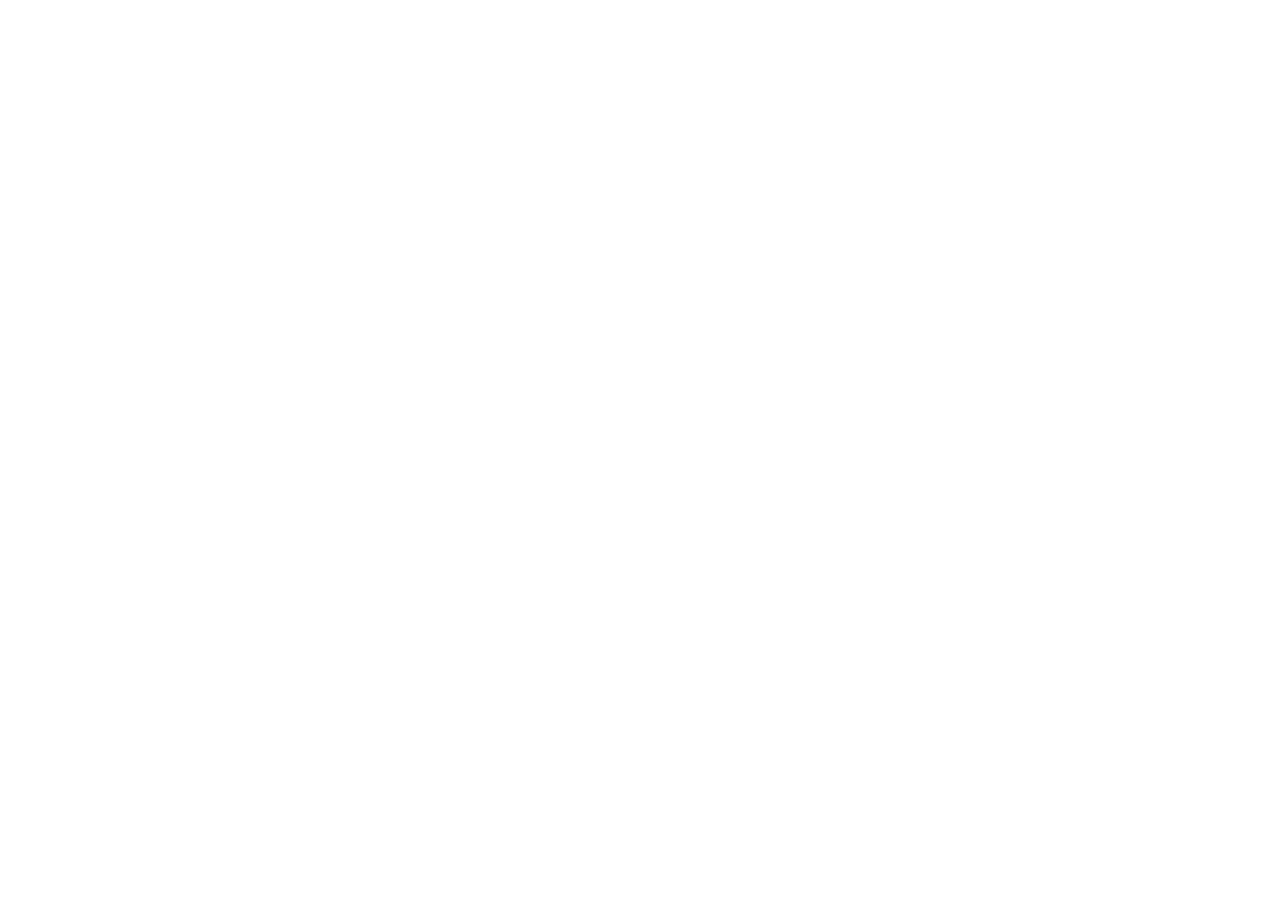
==== html_files/contraception.html @ c9afe8e2 "IMG + maj contraception" ====
<!DOCTYPE html>
<html lang="en">
<head>
    <meta charset="UTF-8">
    <meta http-equiv="X-UA-Compatible" content="IE=edge">
    <meta name="viewport" content="initial-scale=1.0">
    <title>Moyens de contraception</title>
</head>
<body>
    <nav>

    </nav>
    
</body>
</html>
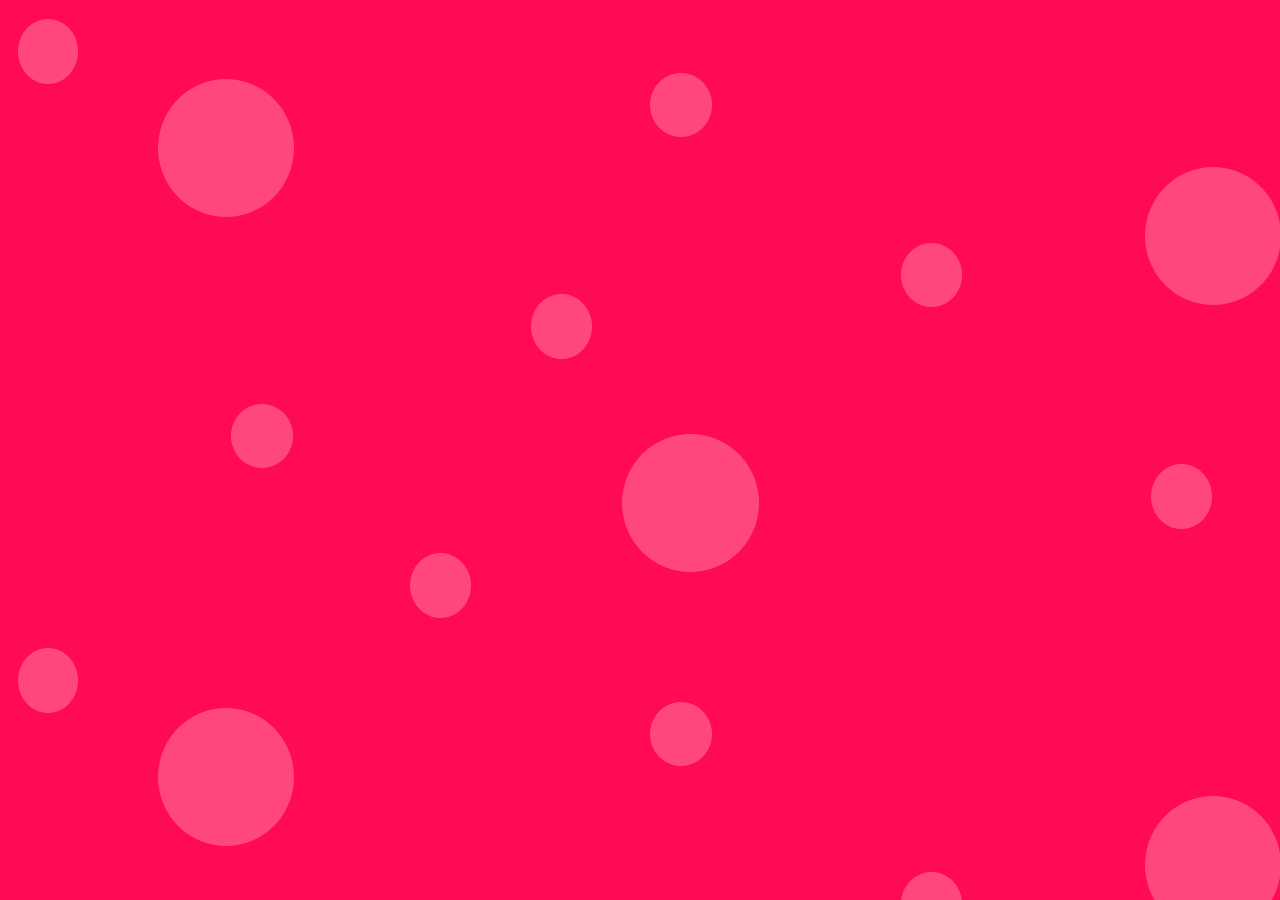
==== commit cc02aa4c: "IMG + maj contraception" ====
--- a/html_files/contraception.html
+++ b/html_files/contraception.html
@@ -4,12 +4,22 @@
     <meta charset="UTF-8">
     <meta http-equiv="X-UA-Compatible" content="IE=edge">
     <meta name="viewport" content="initial-scale=1.0">
+    <link rel="stylesheet" type="text/css" href="../css_files/contraception.css">
     <title>Moyens de contraception</title>
 </head>
 <body>
     <nav>
 
     </nav>
-    
+    <section>
+        <h1></h1>
+        <section class="container">
+            <div class="card">
+                <img src="" alt="">
+            </div>
+        </section>
+
+        <h1></h1>
+    </section>
 </body>
 </html>--- a/css_files/contraception.css
+++ b/css_files/contraception.css
@@ -0,0 +1,13 @@
+* {
+    font-family: Verdana, Geneva, Tahoma, sans-serif;
+    font-size: 1em;
+    font-weight: 500;
+}
+
+body {
+    /* background-color: #FF0A54; */
+    background-image: url(../img_files/IMG_background.png);
+    margin: 0 15%;
+    margin-top: 100px;
+    padding: 0;
+}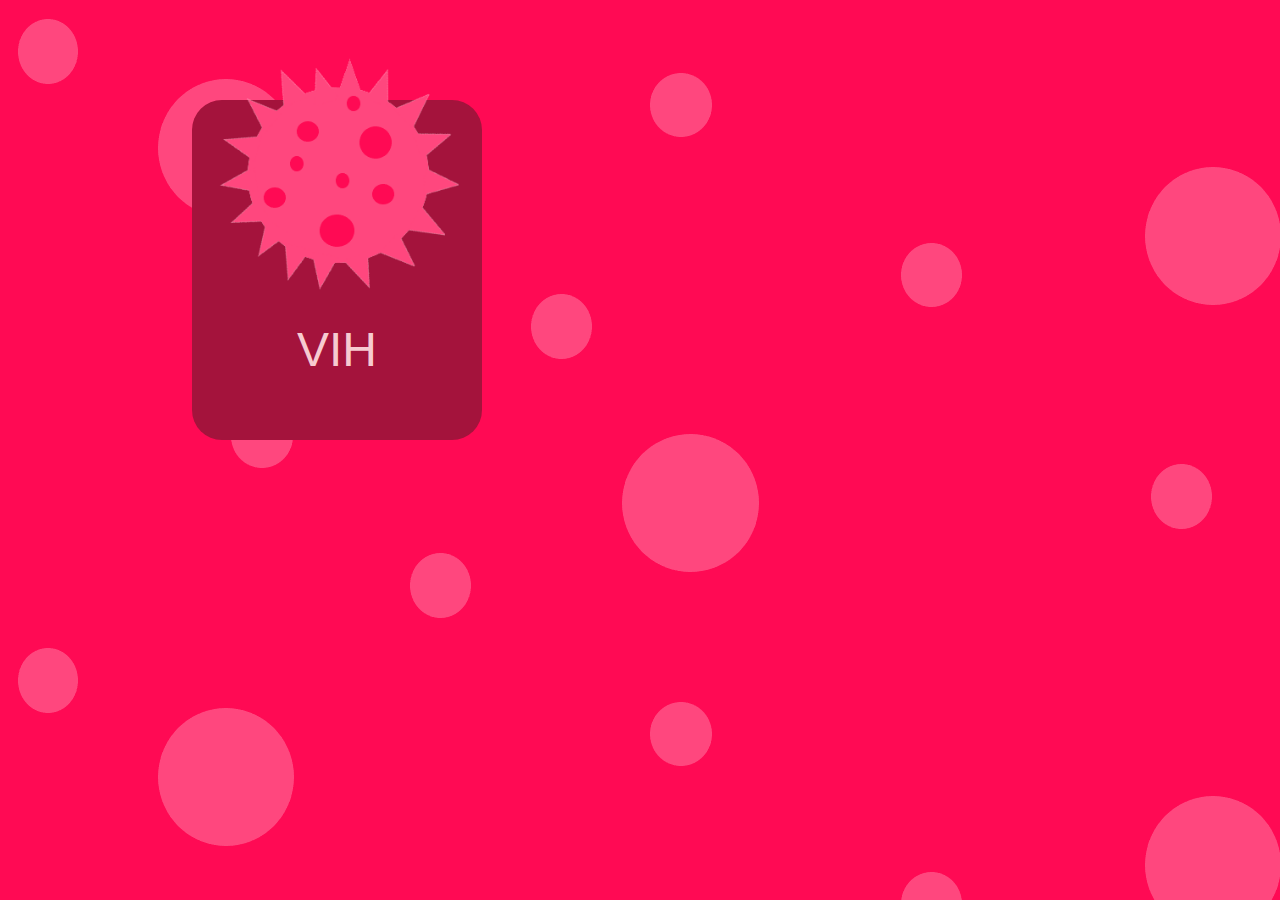
==== commit a8235d40: "update" ====
--- a/html_files/contraception.html
+++ b/html_files/contraception.html
@@ -11,15 +11,20 @@
     <nav>
 
     </nav>
-    <section>
-        <h1></h1>
-        <section class="container">
-            <div class="card">
-                <img src="" alt="">
+
+    <h1></h1>
+    <section class="container">
+        <div class="card">
+            <img src="../img_files/IMG_virus.png" class="card-img">
+            <h1 class="card-title">VIH</h1>
+
+            <div class="card-data">
+                <p class="card-desc">Maladie très grave d'origine virale, caractérisée par une chute brutale des défenses immunitaires de l'organisme. Existe-t-il un moyen de contraception permettant de s'en protéger ?                </p>
+                <a href="#" class="card-button" id="btn_VIH">+ d'infos</a>
             </div>
-        </section>
+        </div>
+    </section>
+    </section>
 
-        <h1></h1>
-    </section>
 </body>
 </html>--- a/css_files/contraception.css
+++ b/css_files/contraception.css
@@ -2,12 +2,118 @@
     font-family: Verdana, Geneva, Tahoma, sans-serif;
     font-size: 1em;
     font-weight: 500;
+    color: #F7CAD0;
+    font-family: Verdana, Geneva, Tahoma, sans-serif;
 }
 
 body {
-    /* background-color: #FF0A54; */
-    background-image: url(../img_files/IMG_background.png);
+    background-image: url("../img_files/IMG_background.png");
     margin: 0 15%;
     margin-top: 100px;
     padding: 0;
-}+}
+
+/* Card */
+section .container {
+    display: flex;
+    justify-content: center;
+    align-items: center;
+}
+
+.card {
+    background-color: #A4133C;
+    padding: 20px;
+    width: 250px;
+    height: 300px;
+    border-radius: 30px;
+    display: flex;
+    flex-direction: column;
+    transition:all 1s;
+}
+.card-img {
+    height: 250px;
+}
+.card-title {
+    font-size: 3rem;
+    text-align: center;
+}
+.card-img,
+.card-title {
+    transform: translateY(-4rem);
+    transition:all 1s;
+}
+.card-data {
+    opacity: 0;
+    transform: translateY(-8rem);
+    transition:all 1s;
+}
+
+
+.card:hover {
+    height: 400px;
+}
+.card:hover .card-img {
+    transform: translateY(-7.5rem) rotate(-70deg);
+}
+.card:hover .card-data {
+    transform: translateY(-11rem);
+    opacity: 1;
+}
+.card:hover .card-title {
+    transform: translateY(-9rem);
+    font-size: 3rem;
+}
+
+.card-button {
+    background-color: #FF5C8A;
+    border-radius: 20px;
+    padding: 10px 15px;
+    text-decoration: none;
+    font-weight: 900;
+    transition:all .5s;
+}
+.card-button:hover {
+    background-color: #FF0A54;
+}
+
+
+
+
+
+.modal {
+    display: none; /* Hidden by default */
+    position: fixed; /* Stay in place */
+    z-index: 1; /* Sit on top */
+    padding-top: 100px; /* Location of the box */
+    left: 0;
+    top: 0;
+    width: 100%; /* Full width */
+    height: 100%; /* Full height */
+    overflow: auto; /* Enable scroll if needed */
+    background-color: rgb(0,0,0); /* Fallback color */
+    background-color: rgba(0,0,0,0.4); /* Black w/ opacity */
+  }
+  
+  /* Modal Content */
+  .modal-content {
+    background-color: #fefefe;
+    margin: auto;
+    padding: 20px;
+    border: 1px solid #888;
+    width: 80%;
+  }
+  
+  /* The Close Button */
+  .close {
+    color: #aaaaaa;
+    float: right;
+    font-size: 28px;
+    font-weight: bold;
+  }
+  
+  .close:hover,
+  .close:focus {
+    color: #000;
+    text-decoration: none;
+    cursor: pointer;
+  }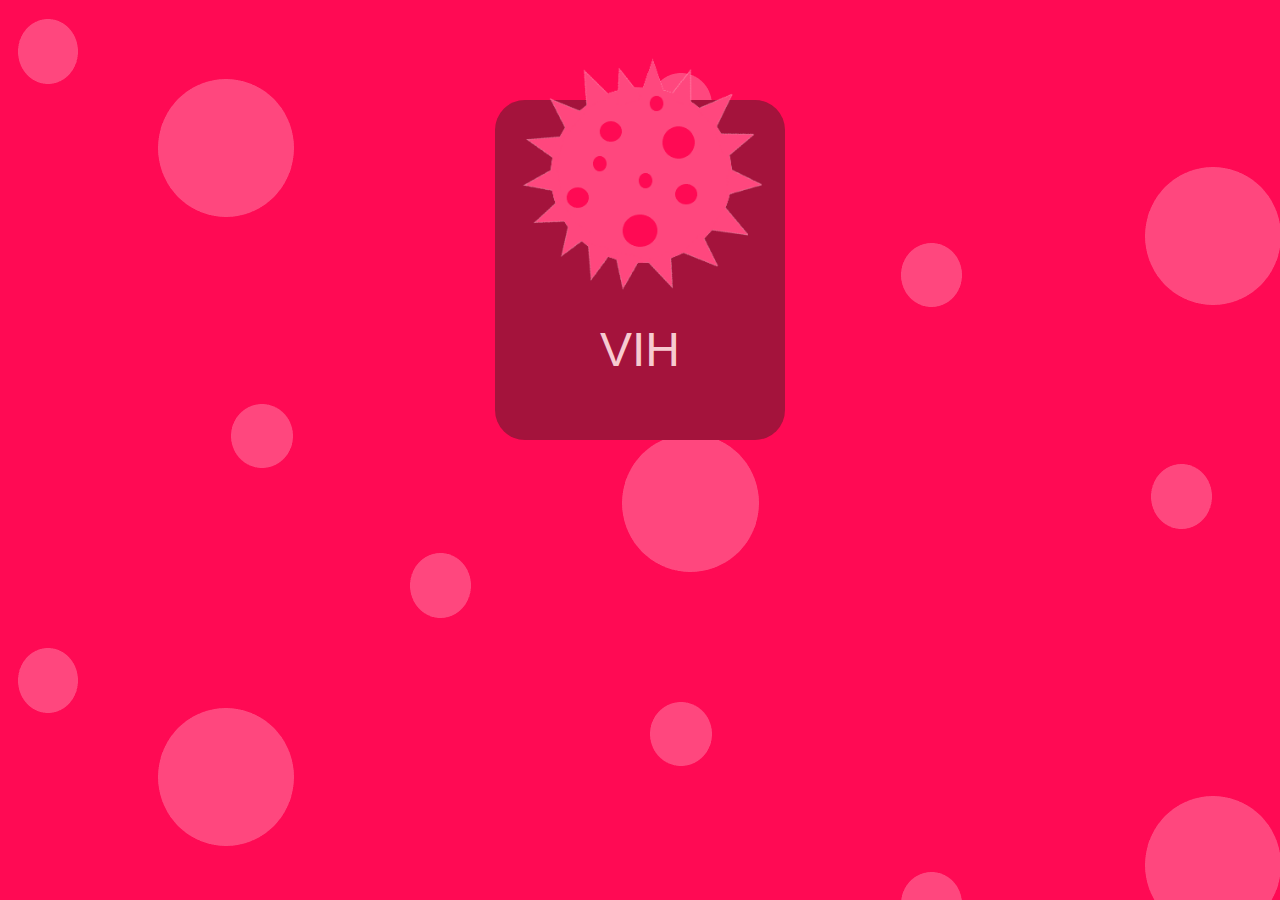
==== commit 29a1ec8c: "gggg" ====
--- a/html_files/contraception.html
+++ b/html_files/contraception.html
@@ -20,11 +20,38 @@
 
             <div class="card-data">
                 <p class="card-desc">Maladie très grave d'origine virale, caractérisée par une chute brutale des défenses immunitaires de l'organisme. Existe-t-il un moyen de contraception permettant de s'en protéger ?                </p>
-                <a href="#" class="card-button" id="btn_VIH">+ d'infos</a>
+                <a href="#" class="card-button" id="card-button-VIH">+ d'infos</a>
             </div>
         </div>
     </section>
+
+    <section class="modal">
+        <div class="modal-VIH" id="modal-VIH">
+            <div class="modal-content">
+              <span id="modal-close-VIH">&times;</span>
+              <p>
+                De nombreux moyens de contraception ont fait leurs apparitions ont fait leurs apparitions ces dernières années.</br>
+Tous ces moyens nouveaux utilisent différentes techniques. En allant du simple cachet hormonal avec la pilule, au moyen mécanique comme le stérilet. Il n'existe pas une façon qui n'est pas à considérer.</br>
+Cependant, le VIH comme toutes les IST ont un problème majeur, elles se transmettent même en utilisant un moyen de contraception hormonal. A partir du moment où il y a rapport et que les muqueuses sexuels des deux partenaires rentrent en contact, il peut y avoir contamination.</br>
+Pour éviter cela, deux moyens existent, le préservatif masculin et le préservatif féminin. Seul ces deux méthodes permettent un rapport sans contact directs des muqueuses sexuels et donc sans transfert d'aucune IST à 100%.
+              </p>
+        </div>
+          
+        </div>
     </section>
+
+    <script>
+        const modalViewsVIH = document.getElementById('modal-VIH'),
+            modalBtnsVIH = document.getElementById('card-button-VIH'),
+            modalCloseVIH = document.getElementById('modal-close-VIH');
+        modalBtnsVIH.addEventListener("click", () => {
+            modalViewsVIH.classList.add("active");
+        })
+        modalCloseVIH.addEventListener("click", () => {
+            modalViewsVIH.classList.remove("active");
+        })
+
+    </script>
 
 </body>
 </html>--- a/css_files/contraception.css
+++ b/css_files/contraception.css
@@ -14,7 +14,7 @@
 }
 
 /* Card */
-section .container {
+section.container {
     display: flex;
     justify-content: center;
     align-items: center;
@@ -76,44 +76,43 @@
     background-color: #FF0A54;
 }
 
+.modal-VIH {
+    transition:all 2s;
+    position: fixed;
+    background-color: #C9184A;
+    left: 15vw;
+    top: 10vh;
+    display: none;
+    border-radius: 25px;
+    transition:all 2s;
+    width: 0vw;
+    height: 0vh;
+}
+.active {
+    transform: scale(1.2);
+    display: flex;
+    justify-content: center;
+    align-items: center;
+    width: 70vw;
+    height: 80vh;
+}
+.modal-VIH p {
+    width: 60vw;
+    transition:all 2s;
+    font-size: 10px;
+}
+.modal-VIH:hover p{
+    font-size: 22px;
+}
+.modal-VIH #modal-close-VIH {
+    cursor: pointer;
+    background-color: #F7CAD0;
+    color: black;
+    padding: 8px 10px;
+    border-radius: 50px;
+    transition:all 4s;
+}
 
-
-
-
-.modal {
-    display: none; /* Hidden by default */
-    position: fixed; /* Stay in place */
-    z-index: 1; /* Sit on top */
-    padding-top: 100px; /* Location of the box */
-    left: 0;
-    top: 0;
-    width: 100%; /* Full width */
-    height: 100%; /* Full height */
-    overflow: auto; /* Enable scroll if needed */
-    background-color: rgb(0,0,0); /* Fallback color */
-    background-color: rgba(0,0,0,0.4); /* Black w/ opacity */
-  }
-  
-  /* Modal Content */
-  .modal-content {
-    background-color: #fefefe;
-    margin: auto;
-    padding: 20px;
-    border: 1px solid #888;
-    width: 80%;
-  }
-  
-  /* The Close Button */
-  .close {
-    color: #aaaaaa;
-    float: right;
-    font-size: 28px;
-    font-weight: bold;
-  }
-  
-  .close:hover,
-  .close:focus {
-    color: #000;
-    text-decoration: none;
-    cursor: pointer;
-  }+.modal-VIH #modal-close-VIH:hover {
+    transform: rotate(180deg);
+}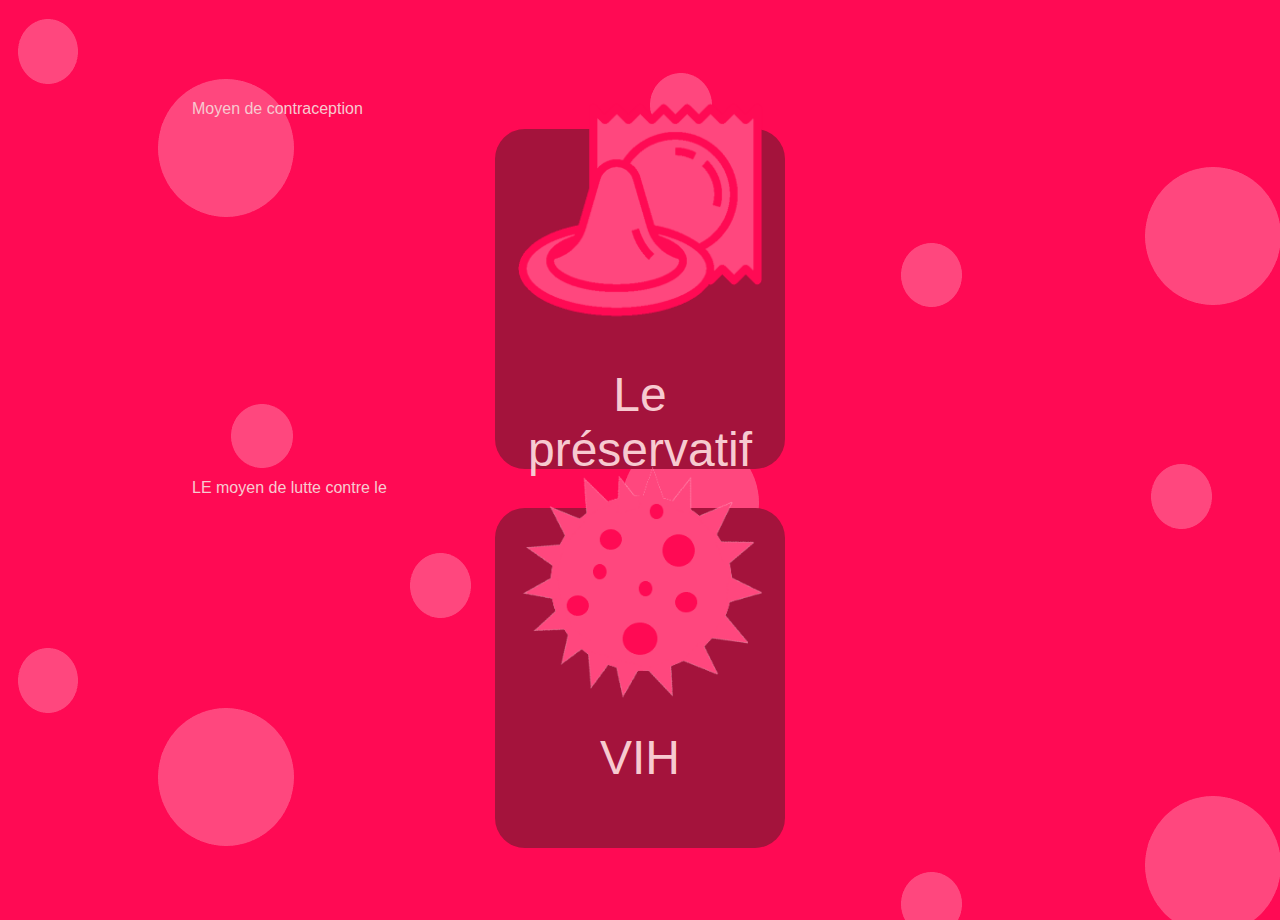
==== commit 6bb82c05: "dddd" ====
--- a/html_files/contraception.html
+++ b/html_files/contraception.html
@@ -12,7 +12,19 @@
 
     </nav>
 
-    <h1></h1>
+    <h1>Moyen de contraception</h1>
+    <section class="container">
+        <div class="card">
+            <img src="../img_files/IMG_preservatif.png" class="card-img">
+            <h1 class="card-title">Le préservatif</h1>
+
+            <div class="card-data">
+                <p class="card-desc">Maladie très grave d'origine virale, caractérisée par une chute brutale des défenses immunitaires de l'organisme. Existe-t-il un moyen de contraception permettant de s'en protéger ?                </p>
+                <a href="#" class="card-button" id="card-button-VIH">+ d'infos</a>
+            </div>
+        </div>
+    </section>
+    <h1><span>LE</span> moyen de lutte contre le</h1>
     <section class="container">
         <div class="card">
             <img src="../img_files/IMG_virus.png" class="card-img">
--- a/css_files/contraception.css
+++ b/css_files/contraception.css
@@ -110,9 +110,4 @@
     color: black;
     padding: 8px 10px;
     border-radius: 50px;
-    transition:all 4s;
-}
-
-.modal-VIH #modal-close-VIH:hover {
-    transform: rotate(180deg);
 }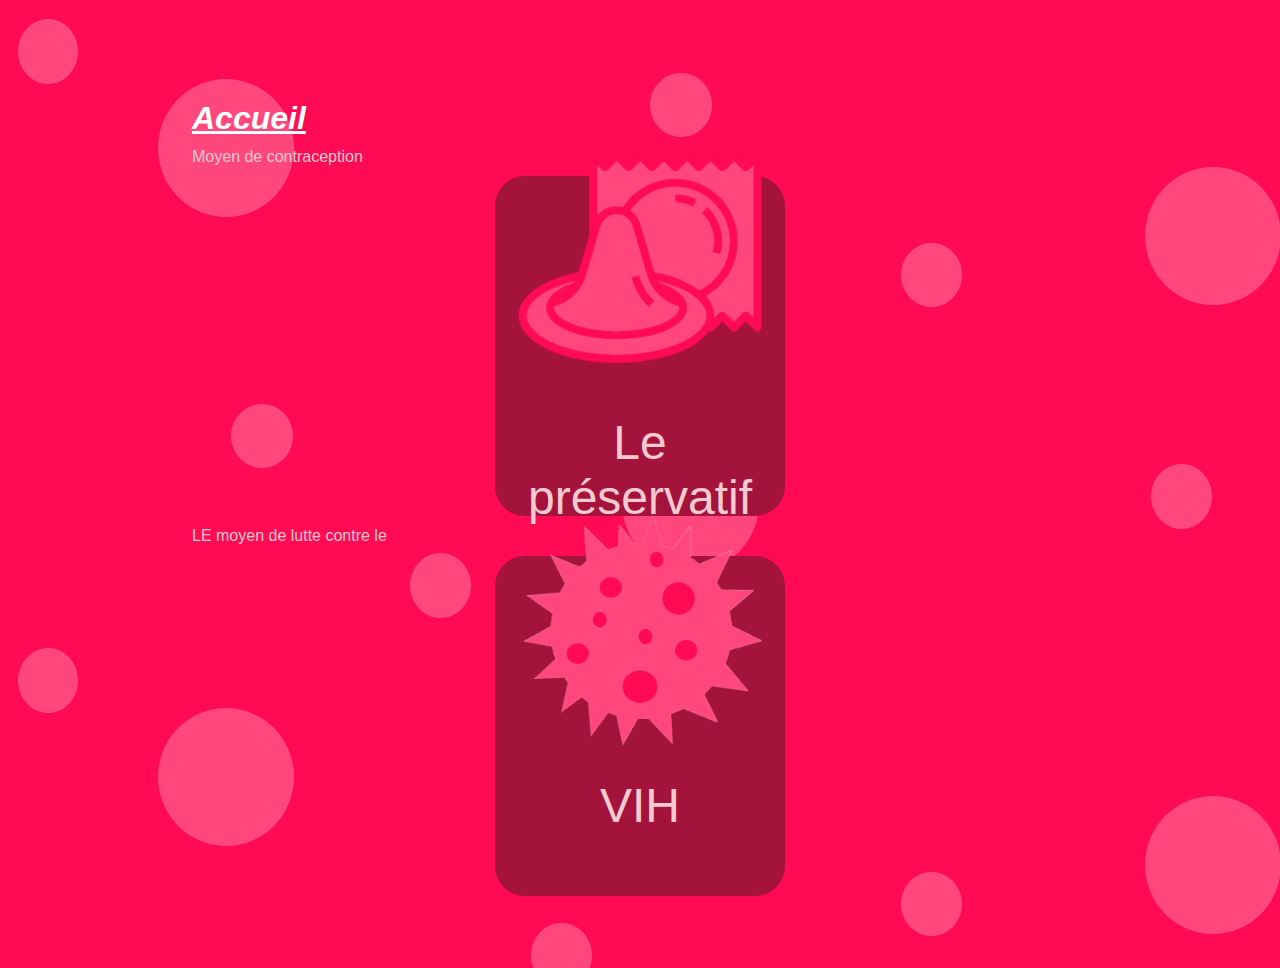
==== commit b890f01b: "final" ====
--- a/html_files/contraception.html
+++ b/html_files/contraception.html
@@ -8,9 +8,9 @@
     <title>Moyens de contraception</title>
 </head>
 <body>
-    <nav>
-
-    </nav>
+    <header>
+        <a href="../html_files/home.html">Accueil</a>
+    </header>
 
     <h1>Moyen de contraception</h1>
     <section class="container">
--- a/css_files/contraception.css
+++ b/css_files/contraception.css
@@ -11,6 +11,13 @@
     margin: 0 15%;
     margin-top: 100px;
     padding: 0;
+}
+header>a{
+    display: flex;
+    color: white;
+    font-size: 2em;
+    font-weight: bold;
+    font-style: italic;
 }
 
 /* Card */
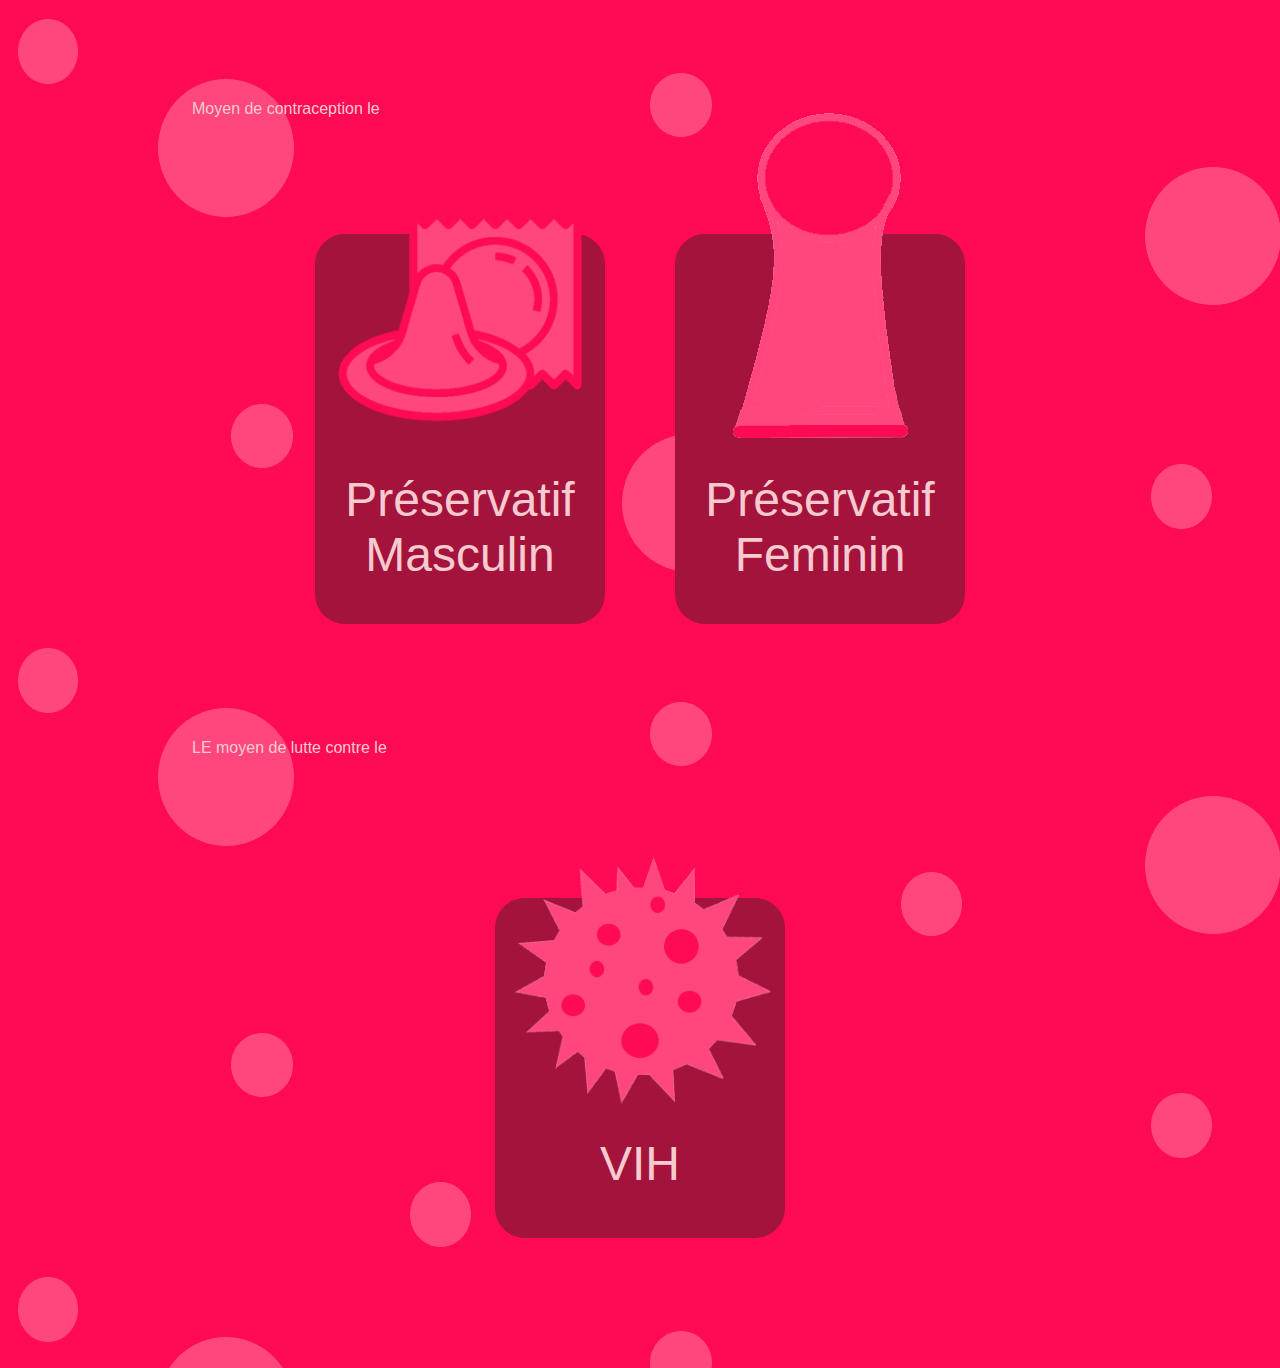
==== commit 56700139: "sdffdggfdgfd" ====
--- a/html_files/contraception.html
+++ b/html_files/contraception.html
@@ -8,24 +8,33 @@
     <title>Moyens de contraception</title>
 </head>
 <body>
-    <header>
-        <a href="../html_files/home.html">Accueil</a>
-    </header>
+    <nav>
 
-    <h1>Moyen de contraception</h1>
-    <section class="container">
+    </nav>
+
+    <h1>Moyen de contraception le</h1>
+    <section class="container contraception">
         <div class="card">
             <img src="../img_files/IMG_preservatif.png" class="card-img">
-            <h1 class="card-title">Le préservatif</h1>
+            <h1 class="card-title">Préservatif<br>Masculin</h1>
 
             <div class="card-data">
                 <p class="card-desc">Maladie très grave d'origine virale, caractérisée par une chute brutale des défenses immunitaires de l'organisme. Existe-t-il un moyen de contraception permettant de s'en protéger ?                </p>
-                <a href="#" class="card-button" id="card-button-VIH">+ d'infos</a>
+                <a href="#" class="card-button" id="card-button-PreservatifM">+ d'infos</a>
+            </div>
+        </div>
+        <div class="card">
+            <img src="../img_files/IMG_preservatif_feminin.png" class="card-img preservatif_feminin">
+            <h1 class="card-title preservatif_feminin">Préservatif<br>Feminin</h1>
+
+            <div class="card-data">
+                <p class="card-desc">Maladie très grave d'origine virale, caractérisée par une chute brutale des défenses immunitaires de l'organisme. Existe-t-il un moyen de contraception permettant de s'en protéger ?                </p>
+                <a href="#" class="card-button" id="card-button-PreservatifF">+ d'infos</a>
             </div>
         </div>
     </section>
     <h1><span>LE</span> moyen de lutte contre le</h1>
-    <section class="container">
+    <section class="container lutte">
         <div class="card">
             <img src="../img_files/IMG_virus.png" class="card-img">
             <h1 class="card-title">VIH</h1>
@@ -42,17 +51,60 @@
             <div class="modal-content">
               <span id="modal-close-VIH">&times;</span>
               <p>
-                De nombreux moyens de contraception ont fait leurs apparitions ont fait leurs apparitions ces dernières années.</br>
-Tous ces moyens nouveaux utilisent différentes techniques. En allant du simple cachet hormonal avec la pilule, au moyen mécanique comme le stérilet. Il n'existe pas une façon qui n'est pas à considérer.</br>
-Cependant, le VIH comme toutes les IST ont un problème majeur, elles se transmettent même en utilisant un moyen de contraception hormonal. A partir du moment où il y a rapport et que les muqueuses sexuels des deux partenaires rentrent en contact, il peut y avoir contamination.</br>
+                De nombreux moyens de contraception ont fait leurs apparitions ont fait leurs apparitions ces dernières années.</br></br>
+Tous ces moyens nouveaux utilisent différentes techniques. En allant du simple cachet hormonal avec la pilule, au moyen mécanique comme le stérilet. Il n'existe pas une façon qui n'est pas à considérer.</br></br>
+Cependant, le VIH comme toutes les IST ont un problème majeur, elles se transmettent même en utilisant un moyen de contraception hormonal. A partir du moment où il y a rapport et que les muqueuses sexuels des deux partenaires rentrent en contact, il peut y avoir contamination.</br></br>
+Pour éviter cela, deux moyens existent, le préservatif masculin et le préservatif féminin. Seul ces deux méthodes permettent un rapport sans contact directs des muqueuses sexuels et donc sans transfert d'aucune IST à 100%.
+              </p>
+            </div>
+        </div>
+    </section>
+    <section class="modal">
+        <div class="modal-PreservatifM" id="modal-PreservatifM">
+            <div class="modal-content">
+              <span id="modal-close-PreservatifM">&times;</span>
+              <p>
+                De nombreux moyens de contraception ont fait leurs apparitions ont fait leurs apparitions ces dernières années.</br></br>
+Tous ces moyens nouveaux utilisent différentes techniques. En allant du simple cachet hormonal avec la pilule, au moyen mécanique comme le stérilet. Il n'existe pas une façon qui n'est pas à considérer.</br></br>
+Cependant, le VIH comme toutes les IST ont un problème majeur, elles se transmettent même en utilisant un moyen de contraception hormonal. A partir du moment où il y a rapport et que les muqueuses sexuels des deux partenaires rentrent en contact, il peut y avoir contamination.</br></br>
 Pour éviter cela, deux moyens existent, le préservatif masculin et le préservatif féminin. Seul ces deux méthodes permettent un rapport sans contact directs des muqueuses sexuels et donc sans transfert d'aucune IST à 100%.
               </p>
         </div>
-          
+    </section>
+    <section class="modal">
+        <div class="modal-PreservatifF" id="modal-PreservatifF">
+            <div class="modal-content">
+              <span id="modal-close-PreservatifF">&times;</span>
+              <p>
+                De nombreux moyens de contraception ont fait leurs apparitions ont fait leurs apparitions ces dernières années.</br></br>
+Tous ces moyens nouveaux utilisent différentes techniques. En allant du simple cachet hormonal avec la pilule, au moyen mécanique comme le stérilet. Il n'existe pas une façon qui n'est pas à considérer.</br></br>
+Cependant, le VIH comme toutes les IST ont un problème majeur, elles se transmettent même en utilisant un moyen de contraception hormonal. A partir du moment où il y a rapport et que les muqueuses sexuels des deux partenaires rentrent en contact, il peut y avoir contamination.</br></br>
+Pour éviter cela, deux moyens existent, le préservatif masculin et le préservatif féminin. Seul ces deux méthodes permettent un rapport sans contact directs des muqueuses sexuels et donc sans transfert d'aucune IST à 100%.
+              </p>
         </div>
     </section>
 
     <script>
+        const modalViewsPreservatifF = document.getElementById('modal-PreservatifF'),
+            modalBtnsPreservatifF = document.getElementById('card-button-PreservatifF'),
+            modalClosePreservatifF = document.getElementById('modal-close-PreservatifF');
+        modalBtnsPreservatifF.addEventListener("click", () => {
+            modalViewsPreservatifF.classList.add("active");
+        })
+        modalClosePreservatifF.addEventListener("click", () => {
+            modalViewsPreservatifF.classList.remove("active");
+        })
+
+        const modalViewsPreservatifM = document.getElementById('modal-PreservatifM'),
+            modalBtnsPreservatifM = document.getElementById('card-button-PreservatifM'),
+            modalClosePreservatifM = document.getElementById('modal-close-PreservatifM');
+        modalBtnsPreservatifM.addEventListener("click", () => {
+            modalViewsPreservatifM.classList.add("active");
+        })
+        modalClosePreservatifM.addEventListener("click", () => {
+            modalViewsPreservatifM.classList.remove("active");
+        })
+
         const modalViewsVIH = document.getElementById('modal-VIH'),
             modalBtnsVIH = document.getElementById('card-button-VIH'),
             modalCloseVIH = document.getElementById('modal-close-VIH');
--- a/css_files/contraception.css
+++ b/css_files/contraception.css
@@ -12,30 +12,41 @@
     margin-top: 100px;
     padding: 0;
 }
-header>a{
-    display: flex;
-    color: white;
-    font-size: 2em;
-    font-weight: bold;
-    font-style: italic;
-}
 
 /* Card */
 section.container {
     display: flex;
     justify-content: center;
     align-items: center;
+    gap: 70px;
+    height: 600px;
 }
 
 .card {
     background-color: #A4133C;
     padding: 20px;
-    width: 250px;
-    height: 300px;
     border-radius: 30px;
     display: flex;
     flex-direction: column;
+    align-items: center;
     transition:all 1s;
+}
+.contraception .card {
+    width: 250px;
+    height: 350px;
+}
+.lutte .card {
+    width: 250px;
+    height: 300px;
+}
+.card-img.preservatif_feminin {
+    height: min-content;
+    width: fit-content;
+    transform: translateY(-9rem);
+}
+.card-img.preservatif_feminin,
+.card-title.preservatif_feminin {
+    transform: translateY(-9rem);
 }
 .card-img {
     height: 250px;
@@ -55,11 +66,16 @@
     transition:all 1s;
 }
 
-
-.card:hover {
+.contraception .card:hover {
+    height: 550px;
+}
+.lutte .card:hover {
     height: 400px;
 }
 .card:hover .card-img {
+    transform: translateY(-7.5rem);
+}
+.card:hover .card-img.lutte {
     transform: translateY(-7.5rem) rotate(-70deg);
 }
 .card:hover .card-data {
@@ -83,6 +99,15 @@
     background-color: #FF0A54;
 }
 
+
+.active {
+    transform: scale(1.2);
+    display: flex;
+    justify-content: center;
+    align-items: center;
+    width: 70vw;
+    height: 80vh;
+}
 .modal-VIH {
     transition:all 2s;
     position: fixed;
@@ -94,14 +119,6 @@
     transition:all 2s;
     width: 0vw;
     height: 0vh;
-}
-.active {
-    transform: scale(1.2);
-    display: flex;
-    justify-content: center;
-    align-items: center;
-    width: 70vw;
-    height: 80vh;
 }
 .modal-VIH p {
     width: 60vw;
@@ -117,4 +134,60 @@
     color: black;
     padding: 8px 10px;
     border-radius: 50px;
+}
+
+.modal-PreservatifM {
+    transition:all 2s;
+    position: fixed;
+    background-color: #C9184A;
+    left: 15vw;
+    top: 10vh;
+    display: none;
+    border-radius: 25px;
+    transition:all 2s;
+    width: 0vw;
+    height: 0vh;
+}
+.modal-PreservatifM p {
+    width: 60vw;
+    transition:all 2s;
+    font-size: 10px;
+}
+.modal-PreservatifM:hover p{
+    font-size: 22px;
+}
+.modal-PreservatifM #modal-close-PreservatifM {
+    cursor: pointer;
+    background-color: #F7CAD0;
+    color: black;
+    padding: 8px 10px;
+    border-radius: 50px;
+}
+
+.modal-PreservatifF {
+    transition:all 2s;
+    position: fixed;
+    background-color: #C9184A;
+    left: 15vw;
+    top: 10vh;
+    display: none;
+    border-radius: 25px;
+    transition:all 2s;
+    width: 0vw;
+    height: 0vh;
+}
+.modal-PreservatifF p {
+    width: 60vw;
+    transition:all 2s;
+    font-size: 10px;
+}
+.modal-PreservatifF:hover p{
+    font-size: 22px;
+}
+.modal-PreservatifF #modal-close-PreservatifM {
+    cursor: pointer;
+    background-color: #F7CAD0;
+    color: black;
+    padding: 8px 10px;
+    border-radius: 50px;
 }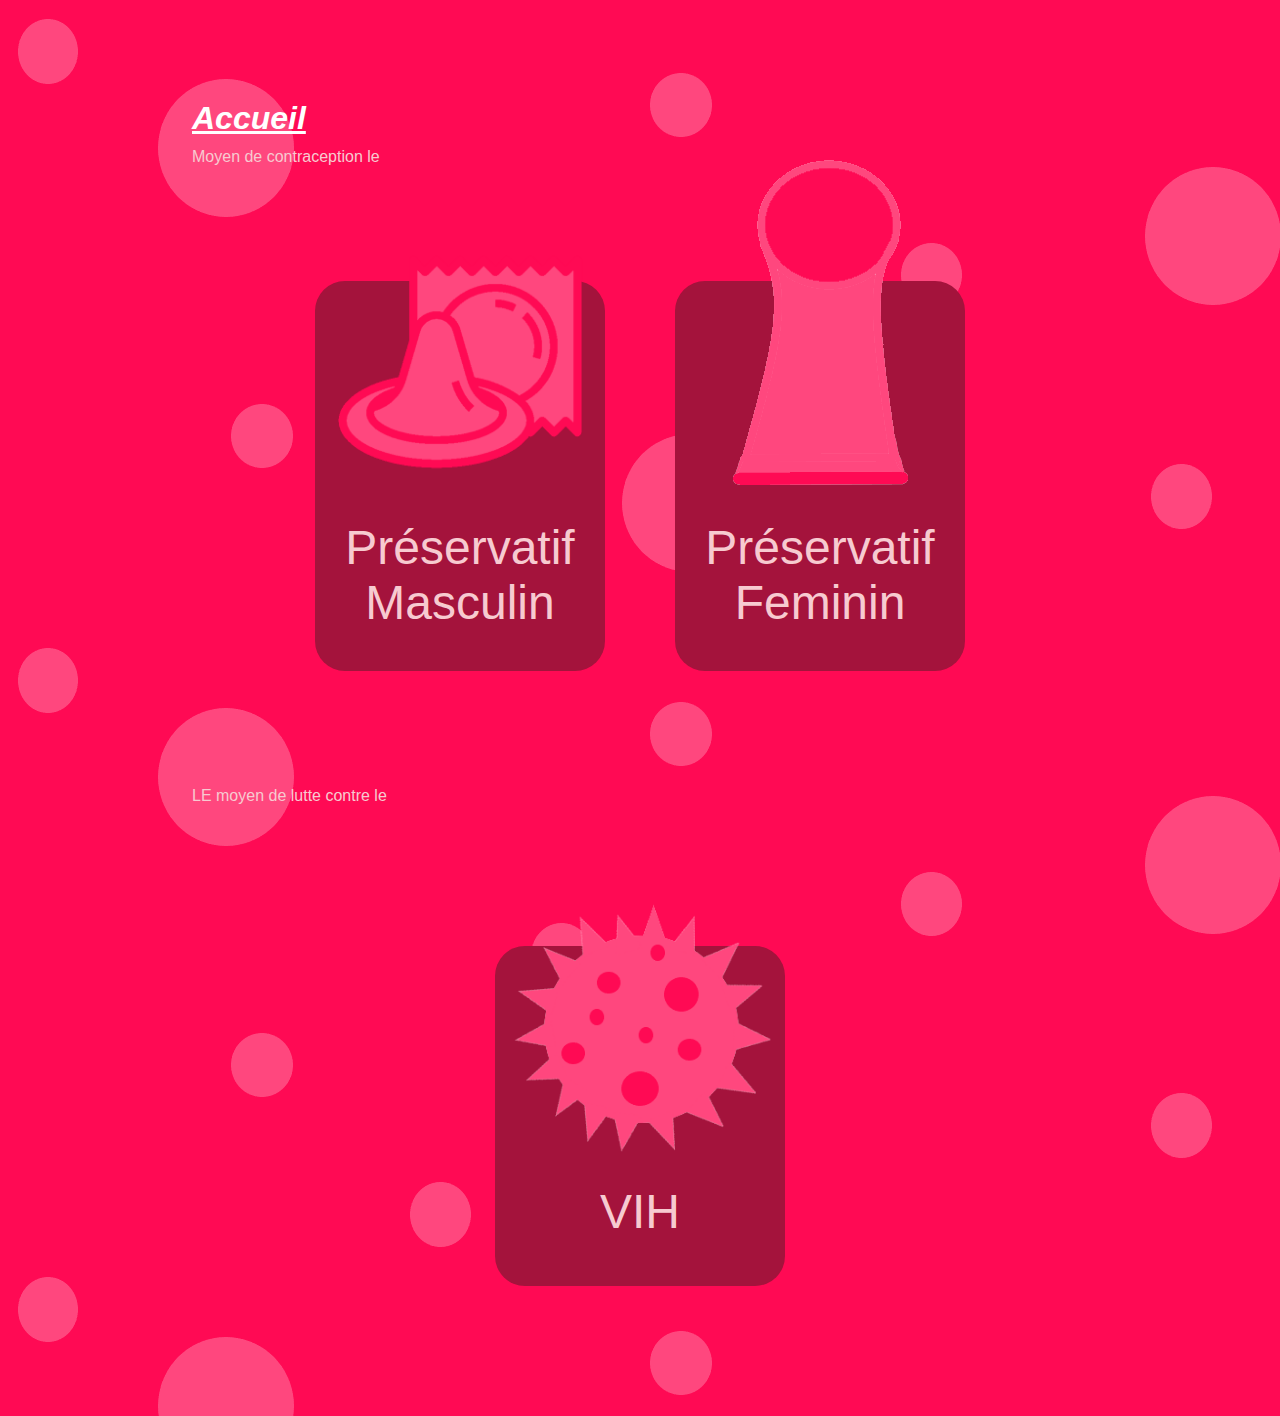
==== commit b2596870: "Merge branch 'main' of https://github.com/NatthanLeChef/toolpad.github.io" ====
--- a/html_files/contraception.html
+++ b/html_files/contraception.html
@@ -8,9 +8,9 @@
     <title>Moyens de contraception</title>
 </head>
 <body>
-    <nav>
-
-    </nav>
+    <header>
+        <a href="../html_files/home.html">Accueil</a>
+    </header>
 
     <h1>Moyen de contraception le</h1>
     <section class="container contraception">
--- a/css_files/contraception.css
+++ b/css_files/contraception.css
@@ -11,6 +11,13 @@
     margin: 0 15%;
     margin-top: 100px;
     padding: 0;
+}
+header>a{
+    display: flex;
+    color: white;
+    font-size: 2em;
+    font-weight: bold;
+    font-style: italic;
 }
 
 /* Card */
